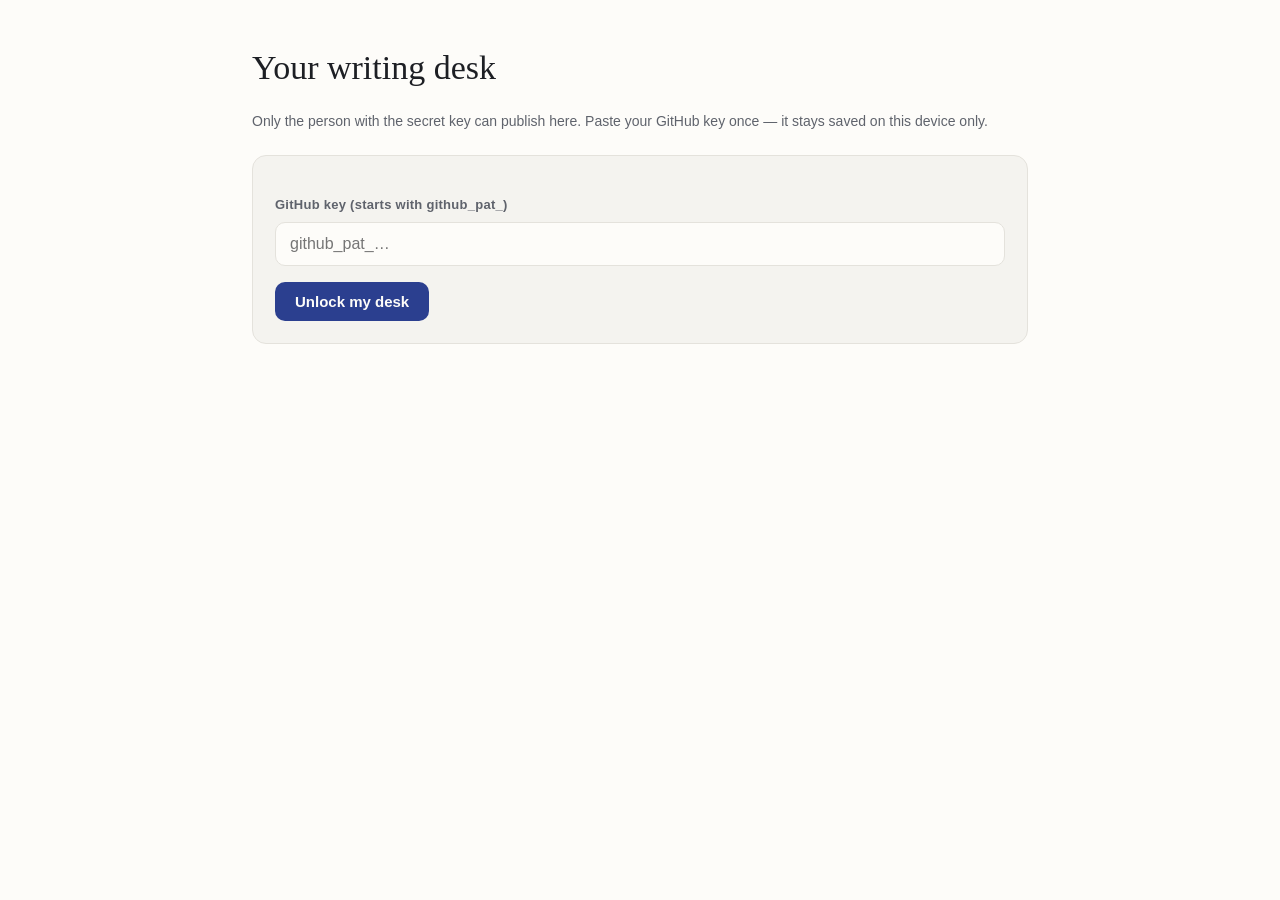
==== write.html @ e5d8a47d "Add files via upload" ====
<!DOCTYPE html>
<html lang="en">
<head>
<meta charset="utf-8">
<meta name="viewport" content="width=device-width, initial-scale=1">
<meta name="robots" content="noindex">
<title>Writing desk</title>
<link rel="stylesheet" href="style.css">
<script src="config.js"></script>
<script src="app.js"></script>
</head>
<body class="studio">
<div class="wrap">

  <!-- ============ 1. First-time setup: paste your GitHub key ============ -->
  <section id="vSetup" class="hidden">
    <h1>Your writing desk</h1>
    <p class="hint">Only the person with the secret key can publish here. Paste your GitHub key once — it stays saved on this device only.</p>
    <div class="card">
      <label class="f" for="tok">GitHub key (starts with github_pat_)</label>
      <input class="t" id="tok" type="password" autocomplete="off" placeholder="github_pat_…">
      <div class="status" id="setupMsg"></div>
      <div class="row" style="margin-top:16px"><button class="btn accent" id="saveTok">Unlock my desk</button></div>
    </div>
  </section>

  <!-- ============ 2. Home: your pieces ============ -->
  <section id="vHome" class="hidden">
    <h1>Your writing desk</h1>
    <div class="row" style="justify-content:space-between">
      <p class="hint" style="margin:0">Write, then publish. New pieces appear on your site in about a minute.</p>
      <div class="row">
        <a class="btn ghost small" href="index.html" target="_blank">View my site</a>
        <button class="btn ghost small" id="lock">Lock this device</button>
      </div>
    </div>
    <div class="row" style="margin-top:22px"><button class="btn accent" id="newBtn">＋ New piece</button></div>

    <div class="card" id="draftCard">
      <strong>Drafts</strong> <span class="hint">— saved on this device, not public</span>
      <ul class="pieces" id="drafts"></ul>
    </div>
    <div class="card">
      <strong>Published</strong>
      <ul class="pieces" id="published"><li class="hint">Loading…</li></ul>
    </div>
    <div class="status" id="homeMsg"></div>
  </section>

  <!-- ============ 3. Editor ============ -->
  <section id="vEdit" class="hidden">
    <div class="row" style="justify-content:space-between;margin-top:24px">
      <button class="btn ghost small" id="back">← Back to my desk</button>
      <span class="hint" id="saved"></span>
    </div>

    <label class="f" for="eTitle">Title</label>
    <input class="t big" id="eTitle" placeholder="Title of your piece">

    <label class="f" for="eSub">Subtitle (optional)</label>
    <input class="t" id="eSub" placeholder="A short line under the title">

    <label class="f" for="eType">Kind</label>
    <select class="t" id="eType" style="max-width:260px">
      <option value="story">Story</option>
      <option value="longread">Long read</option>
      <option value="essay">Essay</option>
      <option value="note">Note</option>
    </select>

    <label class="f" for="eBody">Your text</label>
    <div class="toolbar" id="tools">
      <button data-a="b"><b>B</b></button>
      <button data-a="i"><i>I</i></button>
      <button data-a="h">Heading</button>
      <button data-a="q">“ Quote</button>
      <button data-a="hr">⁂ Scene break</button>
      <button data-a="prev" id="prevBtn">Preview</button>
    </div>
    <textarea class="t write" id="eBody" placeholder="Start writing… Leave an empty line between paragraphs."></textarea>
    <div class="preview hidden" id="ePrev"><div class="body"></div></div>
    <p class="hint" id="count"></p>

    <div class="status" id="editMsg"></div>
    <div class="row" style="margin:18px 0 60px">
      <button class="btn accent" id="pubBtn">Publish</button>
      <button class="btn ghost" id="delDraft">Delete draft</button>
    </div>
  </section>
</div>

<script>
(function () {
  const { S, render, words, excerpt, minutes, niceDate, KIND, esc } = App;
  const G = S.github;
  const API = "https://api.github.com/repos/" + G.owner + "/" + G.repo;
  const $ = id => document.getElementById(id);
  const TOK = "nb_token", DR = "nb_drafts";

  // ---------- small storage helpers ----------
  function lsGet(k, d) { try { const v = localStorage.getItem(k); return v == null ? d : JSON.parse(v); } catch (e) { return d; } }
  function lsSet(k, v) { try { localStorage.setItem(k, JSON.stringify(v)); } catch (e) {} }
  const token = () => lsGet(TOK, "");
  const drafts = () => lsGet(DR, {});
  function saveDraft(d) { const all = drafts(); all[d.id] = d; lsSet(DR, all); }
  function dropDraft(id) { const all = drafts(); delete all[id]; lsSet(DR, all); }

  function show(v) { ["vSetup", "vHome", "vEdit"].forEach(x => $(x).classList.toggle("hidden", x !== v)); scrollTo(0, 0); }
  function msg(el, text, ok) { el.textContent = text; el.className = "status show" + (ok ? " ok" : ""); }
  function clearMsg(el) { el.className = "status"; }

  // ---------- GitHub ----------
  function b64e(str) {
    const bytes = new TextEncoder().encode(str); let bin = "";
    for (let i = 0; i < bytes.length; i += 0x8000) bin += String.fromCharCode.apply(null, bytes.subarray(i, i + 0x8000));
    return btoa(bin);
  }
  function b64d(b) {
    const bin = atob(String(b).replace(/\s/g, ""));
    return new TextDecoder().decode(Uint8Array.from(bin, c => c.charCodeAt(0)));
  }
  async function gh(path, opts) {
    opts = opts || {};
    const r = await fetch(API + path, {
      method: opts.method || "GET",
      cache: "no-store",
      headers: {
        "Authorization": "Bearer " + token(),
        "Accept": "application/vnd.github+json",
        "X-GitHub-Api-Version": "2022-11-28",
        ...(opts.body ? { "Content-Type": "application/json" } : {})
      },
      body: opts.body ? JSON.stringify(opts.body) : undefined
    });
    return r;
  }
  function explain(r) {
    if (r.status === 401) return "GitHub did not accept your key. It may have expired — make a new one and unlock again.";
    if (r.status === 403) return "Your key is not allowed to write here. Check it has “Contents: Read and write” for the " + G.repo + " repository.";
    if (r.status === 404) return "GitHub could not find the repository “" + G.owner + "/" + G.repo + "”. Check the names in config.js.";
    if (r.status === 409) return "GitHub was busy saving. Please tap Publish again.";
    return "GitHub said: error " + r.status + ". Please try again.";
  }
  async function getFile(path) {
    const r = await gh("/contents/" + path + "?ref=" + encodeURIComponent(G.branch));
    if (r.status === 404) return null;
    if (!r.ok) throw new Error(explain(r));
    const j = await r.json();
    return { sha: j.sha, text: b64d(j.content || "") };
  }
  async function putFile(path, text, sha, message) {
    const body = { message, content: b64e(text), branch: G.branch };
    if (sha) body.sha = sha;
    const r = await gh("/contents/" + path, { method: "PUT", body });
    if (!r.ok) throw new Error(explain(r));
  }
  async function delFile(path, sha, message) {
    const r = await gh("/contents/" + path, { method: "DELETE", body: { message, sha, branch: G.branch } });
    if (!r.ok && r.status !== 404) throw new Error(explain(r));
  }
  async function readIndex() {
    const f = await getFile("posts/index.json");
    return { sha: f && f.sha, list: f ? JSON.parse(f.text || "[]") : [] };
  }

  const CYR = { а:"a",б:"b",в:"v",г:"g",д:"d",е:"e",ё:"yo",ж:"zh",з:"z",и:"i",й:"y",к:"k",л:"l",м:"m",н:"n",о:"o",п:"p",р:"r",с:"s",т:"t",у:"u",ф:"f",х:"kh",ц:"ts",ч:"ch",ш:"sh",щ:"sch",ъ:"",ы:"y",ь:"",э:"e",ю:"yu",я:"ya",ў:"o",қ:"q",ғ:"g",ҳ:"h" };
  function makeSlug(title, list) {
    let s = String(title).toLowerCase().split("").map(c => CYR[c] != null ? CYR[c] : c).join("")
      .normalize("NFD").replace(/[̀-ͯ]/g, "")
      .replace(/[^a-z0-9]+/g, "-").replace(/^-+|-+$/g, "").slice(0, 60).replace(/-+$/, "");
    if (!s) { const d = new Date(); s = "piece-" + d.toISOString().slice(0, 10); }
    let out = s, n = 2;
    while (list.some(p => p.slug === out)) out = s + "-" + n++;
    return out;
  }

  // ---------- setup ----------
  $("saveTok").onclick = async () => {
    const v = $("tok").value.trim();
    if (!v) return msg($("setupMsg"), "Please paste your key first.");
    lsSet(TOK, v);
    $("saveTok").disabled = true; msg($("setupMsg"), "Checking with GitHub…", true);
    try {
      const r = await gh("");
      if (!r.ok) { lsSet(TOK, ""); msg($("setupMsg"), explain(r)); return; }
      $("tok").value = ""; clearMsg($("setupMsg")); openHome();
    } catch (e) { lsSet(TOK, ""); msg($("setupMsg"), "Could not reach GitHub. Check your internet connection."); }
    finally { $("saveTok").disabled = false; }
  };
  $("lock").onclick = () => { localStorage.removeItem(TOK); show("vSetup"); };

  // ---------- home ----------
  let published = [];
  function drawDrafts() {
    const all = Object.values(drafts()).sort((a, b) => b.updated - a.updated);
    $("draftCard").classList.toggle("hidden", !all.length);
    $("drafts").innerHTML = all.map(d =>
      '<li><div><div class="pt">' + esc(d.title || "Untitled") + (d.slug ? '<span class="tag-draft">editing published</span>' : "") + "</div>" +
      '<div class="pm">' + words(d.body) + " words · last saved " + new Date(d.updated).toLocaleString("en-GB") + "</div></div>" +
      '<button class="btn small" data-open="' + esc(d.id) + '">Open</button></li>').join("");
  }
  async function openHome() {
    show("vHome"); drawDrafts(); clearMsg($("homeMsg"));
    $("published").innerHTML = '<li class="hint">Loading…</li>';
    try {
      published = (await readIndex()).list.sort((a, b) => String(b.date).localeCompare(String(a.date)));
      $("published").innerHTML = published.length ? published.map(p =>
        '<li><div><div class="pt">' + esc(p.title) + "</div>" +
        '<div class="pm">' + esc(KIND[p.type] || "Story") + " · " + esc(niceDate(p.date)) + " · " + minutes(p.words || 0) + " min read</div></div>" +
        '<div class="row"><a class="btn ghost small" target="_blank" href="post.html?p=' + encodeURIComponent(p.slug) + '">View</a>' +
        '<button class="btn ghost small" data-edit="' + esc(p.slug) + '">Edit</button>' +
        '<button class="btn ghost small" data-del="' + esc(p.slug) + '">Delete</button></div></li>').join("")
        : '<li class="hint">Nothing published yet. Your first piece is waiting ✍️</li>';
    } catch (e) {
      $("published").innerHTML = ""; msg($("homeMsg"), e.message);
    }
  }
  $("newBtn").onclick = () => openEditor({ id: "d" + Date.now(), title: "", subtitle: "", type: "story", body: "", updated: Date.now() });
  $("drafts").onclick = e => { const b = e.target.closest("[data-open]"); if (b) openEditor(drafts()[b.dataset.open]); };
  $("published").onclick = async e => {
    const ed = e.target.closest("[data-edit]"), del = e.target.closest("[data-del]");
    if (ed) {
      const slug = ed.dataset.edit;
      const existing = Object.values(drafts()).find(d => d.slug === slug);
      if (existing) return openEditor(existing);
      ed.disabled = true;
      try {
        const f = await getFile("posts/" + slug + ".json");
        if (!f) throw new Error("That piece could not be found on GitHub.");
        const p = JSON.parse(f.text);
        openEditor({ id: "d" + Date.now(), slug, title: p.title, subtitle: p.subtitle || "", type: p.type, body: p.body, updated: Date.now() });
      } catch (err) { msg($("homeMsg"), err.message); ed.disabled = false; }
    }
    if (del) {
      if (del.dataset.sure !== "1") { del.dataset.sure = "1"; del.textContent = "Tap again to delete"; return; }
      del.disabled = true; del.textContent = "Deleting…";
      const slug = del.dataset.del;
      try {
        const f = await getFile("posts/" + slug + ".json");
        if (f) await delFile("posts/" + slug + ".json", f.sha, "Delete: " + slug);
        const idx = await readIndex();
        await putFile("posts/index.json", JSON.stringify(idx.list.filter(p => p.slug !== slug), null, 2), idx.sha, "Remove from list: " + slug);
        msg($("homeMsg"), "Deleted. It will disappear from your site in about a minute.", true);
        setTimeout(openHome, 900);
      } catch (err) { msg($("homeMsg"), err.message); del.disabled = false; }
    }
  };

  // ---------- editor ----------
  let cur = null, timer = null;
  function openEditor(d) {
    cur = d; show("vEdit"); clearMsg($("editMsg"));
    $("eTitle").value = d.title; $("eSub").value = d.subtitle || ""; $("eType").value = d.type || "story";
    $("eBody").value = d.body;
    $("pubBtn").textContent = d.slug ? "Update published piece" : "Publish";
    $("delDraft").textContent = d.slug ? "Discard changes" : "Delete draft";
    setPreview(false); count(); $("saved").textContent = "";
  }
  function collect() {
    cur.title = $("eTitle").value; cur.subtitle = $("eSub").value; cur.type = $("eType").value;
    cur.body = $("eBody").value; cur.updated = Date.now();
  }
  function count() { const w = words($("eBody").value); $("count").textContent = w + " words · about " + minutes(w) + " min read"; }
  function autosave() {
    clearTimeout(timer); $("saved").textContent = "…";
    timer = setTimeout(() => { collect(); saveDraft(cur); $("saved").textContent = "Saved on this device ✓"; }, 600);
    count();
  }
  ["eTitle", "eSub", "eBody"].forEach(id => $(id).addEventListener("input", autosave));
  $("eType").addEventListener("change", autosave);

  $("back").onclick = () => { clearTimeout(timer); collect(); if (cur.title || cur.body) saveDraft(cur); openHome(); };
  $("delDraft").onclick = () => {
    const b = $("delDraft");
    if (b.dataset.sure !== "1") { b.dataset.sure = "1"; b.textContent = "Tap again to confirm"; setTimeout(() => { b.dataset.sure = ""; b.textContent = cur.slug ? "Discard changes" : "Delete draft"; }, 3000); return; }
    b.dataset.sure = ""; clearTimeout(timer); dropDraft(cur.id); openHome();
  };

  function setPreview(on) {
    $("ePrev").classList.toggle("hidden", !on); $("eBody").classList.toggle("hidden", on);
    $("prevBtn").textContent = on ? "Back to writing" : "Preview";
    if (on) $("ePrev").firstElementChild.innerHTML = render($("eBody").value) || '<p class="hint">Nothing written yet.</p>';
  }
  $("tools").onclick = e => {
    const b = e.target.closest("button"); if (!b) return;
    const a = b.dataset.a, ta = $("eBody");
    if (a === "prev") return setPreview($("ePrev").classList.contains("hidden"));
    if (!$("ePrev").classList.contains("hidden")) setPreview(false);
    const s = ta.selectionStart, en = ta.selectionEnd, v = ta.value, sel = v.slice(s, en);
    let ins, caret;
    if (a === "b" || a === "i") {
      const m = a === "b" ? "**" : "*";
      ins = m + (sel || (a === "b" ? "bold text" : "italic text")) + m;
    } else if (a === "h") {
      ins = (s > 0 && v[s - 1] !== "\n" ? "\n\n" : "") + "## " + (sel || "Heading") + "\n\n";
    } else if (a === "q") {
      ins = (s > 0 && v[s - 1] !== "\n" ? "\n\n" : "") + "> " + (sel || "A quote").replace(/\n/g, "\n> ") + "\n\n";
    } else if (a === "hr") {
      ins = "\n\n***\n\n";
    }
    ta.value = v.slice(0, s) + ins + v.slice(en);
    caret = s + ins.length;
    ta.focus(); ta.setSelectionRange(caret, caret); autosave();
  };

  $("pubBtn").onclick = async () => {
    clearTimeout(timer); collect(); saveDraft(cur);
    if (!cur.title.trim()) return msg($("editMsg"), "Please give your piece a title first.");
    if (!cur.body.trim()) return msg($("editMsg"), "There is no text yet.");
    const btn = $("pubBtn"); btn.disabled = true; msg($("editMsg"), "Publishing…", true);
    try {
      const idx = await readIndex();
      const now = new Date().toISOString();
      let slug = cur.slug, date = now;
      if (slug) { const old = idx.list.find(p => p.slug === slug); if (old) date = old.date; }
      else slug = makeSlug(cur.title, idx.list);
      const post = { slug, title: cur.title.trim(), subtitle: cur.subtitle.trim(), type: cur.type, date, updated: now, body: cur.body };
      const existing = await getFile("posts/" + slug + ".json");
      await putFile("posts/" + slug + ".json", JSON.stringify(post, null, 2), existing && existing.sha, (cur.slug ? "Update: " : "Publish: ") + post.title);
      const entry = { slug, title: post.title, subtitle: post.subtitle, type: post.type, date, excerpt: excerpt(post.body), words: words(post.body) };
      const list = idx.list.filter(p => p.slug !== slug).concat(entry).sort((a, b) => String(b.date).localeCompare(String(a.date)));
      await putFile("posts/index.json", JSON.stringify(list, null, 2), idx.sha, "Update list: " + post.title);
      dropDraft(cur.id);
      cur.slug = slug;
      msg($("editMsg"), "Published! 🎉 It will appear on your site in about a minute.", true);
      setTimeout(openHome, 1800);
    } catch (e) {
      msg($("editMsg"), (e && e.message) || "Something went wrong. Your text is safe in drafts — please try again.");
    } finally { btn.disabled = false; }
  };

  // ---------- start ----------
  if (token()) openHome(); else show("vSetup");
})();
</script>
</body>
</html>
---- style.css ----
/* A writer's notebook: white paper, fountain-pen blue ink. */
:root {
  --paper: #fdfcf9; --paper-2: #f4f3ef; --ink: #1d1f24; --ink-soft: #5f636c;
  --line: #e4e2dc; --accent: #2b3f8f; --accent-soft: #e6eaf7;
  --serif: "Iowan Old Style", "Palatino Linotype", Palatino, "Book Antiqua", Georgia, serif;
  --sans: -apple-system, BlinkMacSystemFont, "Segoe UI", Roboto, "Helvetica Neue", Arial, sans-serif;
}
@media (prefers-color-scheme: dark) {
  :root:not([data-theme=light]) {
    --paper: #15171c; --paper-2: #1e2128; --ink: #e9e7e2; --ink-soft: #a3a6ae;
    --line: #33363e; --accent: #a5b6f2; --accent-soft: #262d45;
  }
}
:root[data-theme=dark] {
  --paper: #15171c; --paper-2: #1e2128; --ink: #e9e7e2; --ink-soft: #a3a6ae;
  --line: #33363e; --accent: #a5b6f2; --accent-soft: #262d45;
}
* { box-sizing: border-box; }
html { -webkit-text-size-adjust: 100%; }
body {
  margin: 0;
  background: var(--paper);
  color: var(--ink);
  font-family: var(--serif);
  font-size: 19px;
  line-height: 1.65;
}
a { color: inherit; }
.wrap { max-width: 680px; margin: 0 auto; padding: 0 22px; }

/* ---------- header ---------- */
.site-head { padding: 64px 0 28px; text-align: center; }
.site-head .title {
  font-size: clamp(34px, 7vw, 48px);
  font-weight: 400;
  letter-spacing: -0.01em;
  margin: 0;
  text-decoration: none;
  display: inline-block;
}
.site-head .tagline { font-style: italic; font-size: 19px; color: var(--accent); margin-top: 4px; }
.ornament { text-align: center; color: var(--accent); letter-spacing: 0.6em; margin: 6px 0 0; font-size: 15px; }
.about { text-align: center; color: var(--ink-soft); font-style: italic; max-width: 480px; margin: 18px auto 0; font-size: 17px; }

/* ---------- filter tabs ---------- */
.tabs { display: flex; justify-content: center; gap: 6px; margin: 34px 0 8px; font-family: var(--sans); }
.tabs button {
  border: 1px solid var(--line); background: transparent; color: var(--ink-soft);
  padding: 7px 16px; border-radius: 999px; font-size: 14px; cursor: pointer; font-family: inherit;
}
.tabs button.on { background: var(--ink); color: var(--paper); border-color: var(--ink); }

/* ---------- post list ---------- */
.list { list-style: none; padding: 0; margin: 20px 0 60px; }
.list li { border-top: 1px solid var(--line); }
.list li:last-child { border-bottom: 1px solid var(--line); }
.list a { display: block; padding: 28px 0; text-decoration: none; }
.list a:hover h2 { color: var(--accent); }
.kind { font-style: italic; font-size: 16px; color: var(--accent); }
.list h2 { font-size: 27px; font-weight: 500; line-height: 1.25; margin: 6px 0 4px; transition: color .15s; }
.list .sub { color: var(--ink-soft); font-style: italic; margin: 0 0 8px; }
.list .excerpt { margin: 8px 0 10px; color: var(--ink); opacity: .85; font-size: 17px; }
.meta { font-family: var(--sans); font-size: 13px; color: var(--ink-soft); }
.empty { text-align: center; color: var(--ink-soft); font-style: italic; padding: 60px 0; }

/* ---------- reading a post ---------- */
.progress { position: fixed; top: 0; left: 0; height: 3px; background: var(--accent); width: 0; z-index: 10; }
.topbar { display: flex; justify-content: space-between; align-items: center; padding: 22px 0; font-family: var(--sans); font-size: 14px; }
.topbar a { text-decoration: none; color: var(--ink-soft); }
.topbar button { background: none; border: 1px solid var(--line); color: var(--ink-soft); border-radius: 999px; padding: 6px 14px; font: inherit; cursor: pointer; }
.post-head { text-align: center; padding: 40px 0 30px; }
.post-head h1 { font-size: clamp(34px, 7vw, 50px); font-weight: 400; line-height: 1.15; margin: 12px 0 10px; letter-spacing: -0.01em; }
.post-head .sub { font-style: italic; color: var(--ink-soft); font-size: 21px; margin: 0 0 16px; }
.body { font-size: 20px; line-height: 1.75; }
.body p { margin: 0 0 1.15em; }
.body.drop > p:first-of-type::first-letter {
  float: left; font-size: 3.6em; line-height: 0.85; padding: 0.08em 0.1em 0 0; color: var(--accent);
}
.body h2 { font-size: 27px; font-weight: 500; margin: 1.8em 0 0.6em; line-height: 1.3; }
.body h3 { font-size: 22px; font-weight: 600; margin: 1.5em 0 0.5em; }
.body blockquote { margin: 1.5em 0; padding: 0 0 0 22px; border-left: 3px solid var(--accent); font-style: italic; color: var(--ink-soft); }
.body hr { border: 0; text-align: center; margin: 2.2em 0; }
.body hr::after { content: "⁂"; color: var(--accent); font-size: 22px; }
.body ul { padding-left: 1.2em; margin: 0 0 1.15em; }
.endmark { text-align: center; color: var(--accent); margin: 40px 0 10px; font-size: 22px; }
.post-foot { text-align: center; padding: 20px 0 80px; font-family: var(--sans); font-size: 14px; color: var(--ink-soft); }
.post-foot a { color: var(--accent); }

footer.site-foot { text-align: center; font-family: var(--sans); font-size: 13px; color: var(--ink-soft); padding: 30px 0 60px; }

/* ---------- writing studio ---------- */
.studio { font-family: var(--sans); font-size: 16px; }
.studio .wrap { max-width: 820px; }
.studio h1 { font-family: var(--serif); font-weight: 400; font-size: 34px; margin: 40px 0 4px; }
.studio .hint { color: var(--ink-soft); font-size: 14px; }
.card { background: var(--paper-2); border: 1px solid var(--line); border-radius: 14px; padding: 22px; margin: 22px 0; }
.btn {
  display: inline-block; border: 0; background: var(--ink); color: var(--paper);
  padding: 11px 20px; border-radius: 10px; font: 600 15px var(--sans); cursor: pointer; text-decoration: none;
}
.btn.accent { background: var(--accent); color: var(--paper); }
.btn.ghost { background: transparent; color: var(--ink); border: 1px solid var(--line); }
.btn.small { padding: 7px 12px; font-size: 13px; }
.btn:disabled { opacity: .5; cursor: default; }
.row { display: flex; gap: 10px; flex-wrap: wrap; align-items: center; }
label.f { display: block; font-size: 13px; font-weight: 600; color: var(--ink-soft); margin: 16px 0 6px; letter-spacing: .02em; }
input.t, select.t, textarea.t {
  width: 100%; border: 1px solid var(--line); background: var(--paper); color: var(--ink);
  border-radius: 10px; padding: 12px 14px; font: 16px var(--sans);
}
input.t.big { font: 400 28px var(--serif); }
textarea.t.write { font: 19px/1.7 var(--serif); min-height: 55vh; resize: vertical; }
.toolbar { display: flex; gap: 6px; flex-wrap: wrap; margin: 6px 0; }
.toolbar button { border: 1px solid var(--line); background: var(--paper); color: var(--ink); border-radius: 8px; padding: 6px 11px; font: 14px var(--sans); cursor: pointer; }
.pieces { list-style: none; padding: 0; margin: 0; }
.pieces li { display: flex; justify-content: space-between; align-items: center; gap: 10px; padding: 12px 0; border-top: 1px solid var(--line); }
.pieces li:first-child { border-top: 0; }
.pieces .pt { font-family: var(--serif); font-size: 19px; }
.pieces .pm { font-size: 12px; color: var(--ink-soft); }
.status { margin: 14px 0; padding: 12px 14px; border-radius: 10px; background: #fbe8e5; color: #7a2418; font-size: 14px; display: none; }
.status.show { display: block; }
.status.ok { background: var(--accent-soft); color: var(--ink); }
.preview { background: var(--paper); border: 1px solid var(--line); border-radius: 12px; padding: 10px 26px 30px; }
.tag-draft { font-size: 11px; background: var(--accent-soft); color: var(--accent); padding: 2px 8px; border-radius: 999px; margin-left: 6px; font-weight: 600; }
.hidden { display: none !important; }
@media (prefers-color-scheme: dark) { :root:not([data-theme=light]) .status:not(.ok) { background: #3b2220; color: #f3c9c2; } }
:root[data-theme=dark] .status:not(.ok) { background: #3b2220; color: #f3c9c2; }
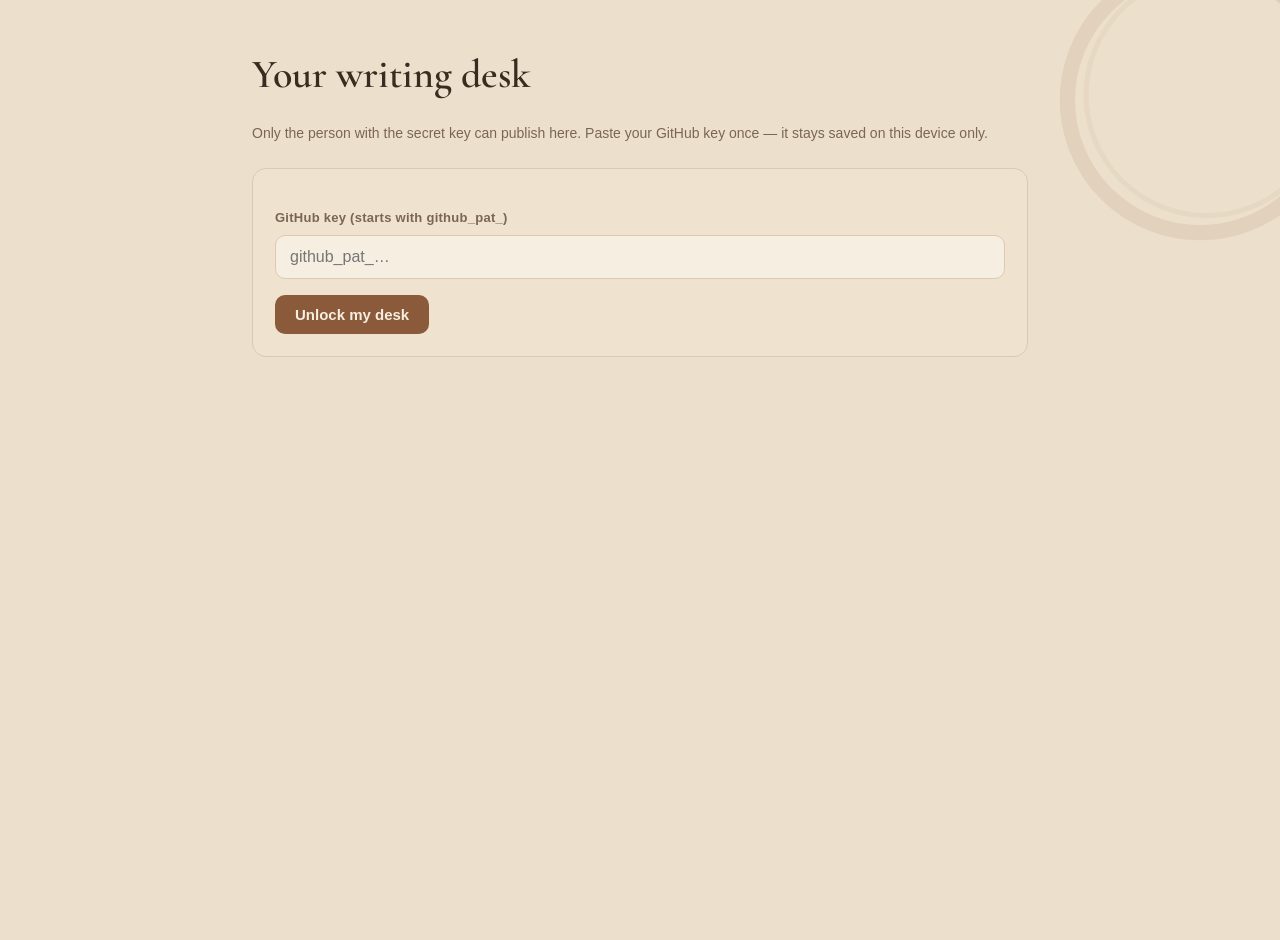
==== commit 3a6ac1d8: "Add files via upload" ====
--- a/write.html
+++ b/write.html
@@ -74,9 +74,11 @@
       <button data-a="i"><i>I</i></button>
       <button data-a="h">Heading</button>
       <button data-a="q">“ Quote</button>
-      <button data-a="hr">⁂ Scene break</button>
+      <button data-a="hr">☕ Scene break</button>
+      <button data-a="photo">📷 Add photo</button>
       <button data-a="prev" id="prevBtn">Preview</button>
     </div>
+    <input type="file" id="photoIn" accept="image/*" class="hidden">
     <textarea class="t write" id="eBody" placeholder="Start writing… Leave an empty line between paragraphs."></textarea>
     <div class="preview hidden" id="ePrev"><div class="body"></div></div>
     <p class="hint" id="count"></p>
@@ -110,8 +112,9 @@
   function clearMsg(el) { el.className = "status"; }
 
   // ---------- GitHub ----------
-  function b64e(str) {
-    const bytes = new TextEncoder().encode(str); let bin = "";
+  function b64e(str) { return b64bytes(new TextEncoder().encode(str)); }
+  function b64bytes(bytes) {
+    let bin = "";
     for (let i = 0; i < bytes.length; i += 0x8000) bin += String.fromCharCode.apply(null, bytes.subarray(i, i + 0x8000));
     return btoa(bin);
   }
@@ -152,6 +155,10 @@
     const body = { message, content: b64e(text), branch: G.branch };
     if (sha) body.sha = sha;
     const r = await gh("/contents/" + path, { method: "PUT", body });
+    if (!r.ok) throw new Error(explain(r));
+  }
+  async function putBytes(path, bytes, message) {
+    const r = await gh("/contents/" + path, { method: "PUT", body: { message, content: b64bytes(bytes), branch: G.branch } });
     if (!r.ok) throw new Error(explain(r));
   }
   async function delFile(path, sha, message) {
@@ -279,12 +286,13 @@
   function setPreview(on) {
     $("ePrev").classList.toggle("hidden", !on); $("eBody").classList.toggle("hidden", on);
     $("prevBtn").textContent = on ? "Back to writing" : "Preview";
-    if (on) $("ePrev").firstElementChild.innerHTML = render($("eBody").value) || '<p class="hint">Nothing written yet.</p>';
+    if (on) $("ePrev").firstElementChild.innerHTML = render($("eBody").value, { resolve: s => localImgs[s] || s }) || '<p class="hint">Nothing written yet.</p>';
   }
   $("tools").onclick = e => {
     const b = e.target.closest("button"); if (!b) return;
     const a = b.dataset.a, ta = $("eBody");
     if (a === "prev") return setPreview($("ePrev").classList.contains("hidden"));
+    if (a === "photo") { $("photoIn").value = ""; return $("photoIn").click(); }
     if (!$("ePrev").classList.contains("hidden")) setPreview(false);
     const s = ta.selectionStart, en = ta.selectionEnd, v = ta.value, sel = v.slice(s, en);
     let ins, caret;
@@ -303,6 +311,42 @@
     ta.focus(); ta.setSelectionRange(caret, caret); autosave();
   };
 
+  // ---------- photos ----------
+  const localImgs = {};   // photos added in this session, shown in Preview before the site updates
+  function shrink(file) {
+    return new Promise((resolve, reject) => {
+      const url = URL.createObjectURL(file), img = new Image();
+      img.onload = () => {
+        const max = 1600, k = Math.min(1, max / Math.max(img.naturalWidth, img.naturalHeight));
+        const c = document.createElement("canvas");
+        c.width = Math.round(img.naturalWidth * k); c.height = Math.round(img.naturalHeight * k);
+        const x = c.getContext("2d"); x.fillStyle = "#fff"; x.fillRect(0, 0, c.width, c.height);
+        x.drawImage(img, 0, 0, c.width, c.height); URL.revokeObjectURL(url);
+        c.toBlob(b => b ? resolve(b) : reject(new Error("x")), "image/jpeg", 0.82);
+      };
+      img.onerror = () => { URL.revokeObjectURL(url); reject(new Error("x")); };
+      img.src = url;
+    });
+  }
+  $("photoIn").addEventListener("change", async () => {
+    const file = $("photoIn").files[0]; if (!file) return;
+    const ta = $("eBody"), s = ta.selectionStart, en = ta.selectionEnd;
+    msg($("editMsg"), "Uploading your photo…", true);
+    try {
+      let blob;
+      try { blob = await shrink(file); }
+      catch (e) { throw new Error("This photo type can't be opened here. Please use a JPG or PNG photo."); }
+      const path = "images/" + Date.now().toString(36) + ".jpg";
+      await putBytes(path, new Uint8Array(await blob.arrayBuffer()), "Add photo");
+      localImgs[path] = URL.createObjectURL(blob);
+      const v = ta.value, before = v.slice(0, s);
+      const ins = (before && !before.endsWith("\n\n") ? (before.endsWith("\n") ? "\n" : "\n\n") : "") + "![](" + path + ")\n\n";
+      ta.value = before + ins + v.slice(en);
+      const caret = s + ins.length; ta.focus(); ta.setSelectionRange(caret, caret); autosave();
+      msg($("editMsg"), "Photo added ✓ To add a caption, type it between the [ ] brackets, e.g. ![My morning coffee](…). Tap Preview to see it.", true);
+    } catch (e) { msg($("editMsg"), e.message || "The photo could not be uploaded. Please try again."); }
+  });
+
   $("pubBtn").onclick = async () => {
     clearTimeout(timer); collect(); saveDraft(cur);
     if (!cur.title.trim()) return msg($("editMsg"), "Please give your piece a title first.");
@@ -317,7 +361,7 @@
       const post = { slug, title: cur.title.trim(), subtitle: cur.subtitle.trim(), type: cur.type, date, updated: now, body: cur.body };
       const existing = await getFile("posts/" + slug + ".json");
       await putFile("posts/" + slug + ".json", JSON.stringify(post, null, 2), existing && existing.sha, (cur.slug ? "Update: " : "Publish: ") + post.title);
-      const entry = { slug, title: post.title, subtitle: post.subtitle, type: post.type, date, excerpt: excerpt(post.body), words: words(post.body) };
+      const entry = { slug, title: post.title, subtitle: post.subtitle, type: post.type, date, excerpt: excerpt(post.body), words: words(post.body), cover: App.firstImage(post.body) };
       const list = idx.list.filter(p => p.slug !== slug).concat(entry).sort((a, b) => String(b.date).localeCompare(String(a.date)));
       await putFile("posts/index.json", JSON.stringify(list, null, 2), idx.sha, "Update list: " + post.title);
       dropDraft(cur.id);
--- a/style.css
+++ b/style.css
@@ -1,45 +1,60 @@
-/* A writer's notebook: white paper, fountain-pen blue ink. */
+@import url("https://fonts.googleapis.com/css2?family=Cormorant+Garamond:ital,wght@0,500;0,600;1,500&family=Lora:ital,wght@0,400;0,500;1,400&display=swap");
+/* Coffee-house notebook: beige paper, espresso ink, caramel details. */
 :root {
-  --paper: #fdfcf9; --paper-2: #f4f3ef; --ink: #1d1f24; --ink-soft: #5f636c;
-  --line: #e4e2dc; --accent: #2b3f8f; --accent-soft: #e6eaf7;
-  --serif: "Iowan Old Style", "Palatino Linotype", Palatino, "Book Antiqua", Georgia, serif;
+  --bg: #ece0cc; --paper: #f6eee1; --paper-2: #efe3d0; --ink: #3a2a20; --ink-soft: #7b6553;
+  --line: #dccab0; --accent: #8a5a3b; --accent-soft: #ead9c2; --steam: #c19a72;
+  --serif: "Lora", "Iowan Old Style", Palatino, Georgia, serif;
+  --display: "Cormorant Garamond", "Iowan Old Style", Palatino, Georgia, serif;
   --sans: -apple-system, BlinkMacSystemFont, "Segoe UI", Roboto, "Helvetica Neue", Arial, sans-serif;
+  --cup: url("data:image/svg+xml,<svg xmlns='http://www.w3.org/2000/svg' viewBox='0 0 120 110' fill='none' stroke='%237a4e33' stroke-width='3' stroke-linecap='round' stroke-linejoin='round'><path d='M44 30c-6-7 6-12 0-20M60 30c-6-7 6-12 0-20M76 30c-6-7 6-12 0-20' stroke='%23c19a72'/><path d='M24 42h68v22c0 19-15 32-34 32S24 83 24 64z' fill='%23f3e6d2'/><path d='M92 50h7a11 11 0 0 1 0 22h-9'/><path d='M14 102h88'/></svg>");
+  --ring: url("data:image/svg+xml,<svg xmlns='http://www.w3.org/2000/svg' viewBox='0 0 200 200'><circle cx='100' cy='100' r='78' fill='none' stroke='%238a5a3b' stroke-opacity='.10' stroke-width='9'/><circle cx='104' cy='97' r='71' fill='none' stroke='%238a5a3b' stroke-opacity='.06' stroke-width='3'/></svg>");
 }
 @media (prefers-color-scheme: dark) {
   :root:not([data-theme=light]) {
-    --paper: #15171c; --paper-2: #1e2128; --ink: #e9e7e2; --ink-soft: #a3a6ae;
-    --line: #33363e; --accent: #a5b6f2; --accent-soft: #262d45;
+    --bg: #1d1511; --paper: #261c17; --paper-2: #2e231d; --ink: #f0e4d3; --ink-soft: #bba48c;
+    --line: #47372c; --accent: #d9a77c; --accent-soft: #3a2b22;
   }
 }
 :root[data-theme=dark] {
-  --paper: #15171c; --paper-2: #1e2128; --ink: #e9e7e2; --ink-soft: #a3a6ae;
-  --line: #33363e; --accent: #a5b6f2; --accent-soft: #262d45;
+  --bg: #1d1511; --paper: #261c17; --paper-2: #2e231d; --ink: #f0e4d3; --ink-soft: #bba48c;
+  --line: #47372c; --accent: #d9a77c; --accent-soft: #3a2b22;
 }
 * { box-sizing: border-box; }
 html { -webkit-text-size-adjust: 100%; }
 body {
   margin: 0;
-  background: var(--paper);
+  background: var(--bg) var(--ring) no-repeat right -90px top -70px / 340px;
   color: var(--ink);
   font-family: var(--serif);
-  font-size: 19px;
-  line-height: 1.65;
+  font-size: 18px;
+  line-height: 1.7;
+  min-height: 100vh;
+}
+body:not(.studio) > .wrap {
+  background: var(--paper);
+  min-height: 100vh;
+  box-shadow: 0 0 0 1px var(--line), 0 20px 60px -30px rgba(58, 42, 32, .35);
+  padding: 0 clamp(22px, 5vw, 56px);
+  max-width: 760px;
 }
 a { color: inherit; }
 .wrap { max-width: 680px; margin: 0 auto; padding: 0 22px; }
 
 /* ---------- header ---------- */
-.site-head { padding: 64px 0 28px; text-align: center; }
+.site-head { padding: 46px 0 28px; text-align: center; }
+.site-head::before { content: ""; display: block; width: 74px; height: 68px; margin: 0 auto 14px; background: var(--cup) center / contain no-repeat; }
 .site-head .title {
-  font-size: clamp(34px, 7vw, 48px);
-  font-weight: 400;
+  font-family: var(--display);
+  font-size: clamp(40px, 8vw, 58px);
+  font-weight: 600;
+  line-height: 1.05;
   letter-spacing: -0.01em;
   margin: 0;
   text-decoration: none;
   display: inline-block;
 }
 .site-head .tagline { font-style: italic; font-size: 19px; color: var(--accent); margin-top: 4px; }
-.ornament { text-align: center; color: var(--accent); letter-spacing: 0.6em; margin: 6px 0 0; font-size: 15px; }
+.ornament { text-align: center; color: var(--steam); margin: 10px 0 0; font-size: 18px; }
 .about { text-align: center; color: var(--ink-soft); font-style: italic; max-width: 480px; margin: 18px auto 0; font-size: 17px; }
 
 /* ---------- filter tabs ---------- */
@@ -52,12 +67,12 @@
 
 /* ---------- post list ---------- */
 .list { list-style: none; padding: 0; margin: 20px 0 60px; }
-.list li { border-top: 1px solid var(--line); }
-.list li:last-child { border-bottom: 1px solid var(--line); }
+.list li { border-top: 1px dashed var(--line); }
+.list li:last-child { border-bottom: 1px dashed var(--line); }
 .list a { display: block; padding: 28px 0; text-decoration: none; }
 .list a:hover h2 { color: var(--accent); }
 .kind { font-style: italic; font-size: 16px; color: var(--accent); }
-.list h2 { font-size: 27px; font-weight: 500; line-height: 1.25; margin: 6px 0 4px; transition: color .15s; }
+.list h2 { font-family: var(--display); font-size: 31px; font-weight: 600; line-height: 1.25; margin: 6px 0 4px; transition: color .15s; }
 .list .sub { color: var(--ink-soft); font-style: italic; margin: 0 0 8px; }
 .list .excerpt { margin: 8px 0 10px; color: var(--ink); opacity: .85; font-size: 17px; }
 .meta { font-family: var(--sans); font-size: 13px; color: var(--ink-soft); }
@@ -69,21 +84,21 @@
 .topbar a { text-decoration: none; color: var(--ink-soft); }
 .topbar button { background: none; border: 1px solid var(--line); color: var(--ink-soft); border-radius: 999px; padding: 6px 14px; font: inherit; cursor: pointer; }
 .post-head { text-align: center; padding: 40px 0 30px; }
-.post-head h1 { font-size: clamp(34px, 7vw, 50px); font-weight: 400; line-height: 1.15; margin: 12px 0 10px; letter-spacing: -0.01em; }
+.post-head h1 { font-family: var(--display); font-size: clamp(38px, 8vw, 56px); font-weight: 600; line-height: 1.15; margin: 12px 0 10px; letter-spacing: -0.01em; }
 .post-head .sub { font-style: italic; color: var(--ink-soft); font-size: 21px; margin: 0 0 16px; }
-.body { font-size: 20px; line-height: 1.75; }
+.body { font-size: 19px; line-height: 1.8; }
 .body p { margin: 0 0 1.15em; }
 .body.drop > p:first-of-type::first-letter {
-  float: left; font-size: 3.6em; line-height: 0.85; padding: 0.08em 0.1em 0 0; color: var(--accent);
+  float: left; font-family: var(--display); font-weight: 600; font-size: 4em; line-height: 0.8; padding: 0.08em 0.1em 0 0; color: var(--accent);
 }
-.body h2 { font-size: 27px; font-weight: 500; margin: 1.8em 0 0.6em; line-height: 1.3; }
+.body h2 { font-family: var(--display); font-size: 30px; font-weight: 600; margin: 1.8em 0 0.6em; line-height: 1.3; }
 .body h3 { font-size: 22px; font-weight: 600; margin: 1.5em 0 0.5em; }
 .body blockquote { margin: 1.5em 0; padding: 0 0 0 22px; border-left: 3px solid var(--accent); font-style: italic; color: var(--ink-soft); }
 .body hr { border: 0; text-align: center; margin: 2.2em 0; }
-.body hr::after { content: "⁂"; color: var(--accent); font-size: 22px; }
+.body hr::after { content: "☕"; font-size: 20px; filter: sepia(.6); opacity: .8; }
 .body ul { padding-left: 1.2em; margin: 0 0 1.15em; }
 .endmark { text-align: center; color: var(--accent); margin: 40px 0 10px; font-size: 22px; }
-.post-foot { text-align: center; padding: 20px 0 80px; font-family: var(--sans); font-size: 14px; color: var(--ink-soft); }
+.post-foot { text-align: center; padding: 20px 0 60px; font-family: var(--sans); font-size: 14px; color: var(--ink-soft); }
 .post-foot a { color: var(--accent); }
 
 footer.site-foot { text-align: center; font-family: var(--sans); font-size: 13px; color: var(--ink-soft); padding: 30px 0 60px; }
@@ -91,7 +106,7 @@
 /* ---------- writing studio ---------- */
 .studio { font-family: var(--sans); font-size: 16px; }
 .studio .wrap { max-width: 820px; }
-.studio h1 { font-family: var(--serif); font-weight: 400; font-size: 34px; margin: 40px 0 4px; }
+.studio h1 { font-family: var(--display); font-weight: 600; font-size: 40px; margin: 40px 0 4px; }
 .studio .hint { color: var(--ink-soft); font-size: 14px; }
 .card { background: var(--paper-2); border: 1px solid var(--line); border-radius: 14px; padding: 22px; margin: 22px 0; }
 .btn {
@@ -108,14 +123,14 @@
   width: 100%; border: 1px solid var(--line); background: var(--paper); color: var(--ink);
   border-radius: 10px; padding: 12px 14px; font: 16px var(--sans);
 }
-input.t.big { font: 400 28px var(--serif); }
-textarea.t.write { font: 19px/1.7 var(--serif); min-height: 55vh; resize: vertical; }
+input.t.big { font: 600 30px var(--display); }
+textarea.t.write { font: 18px/1.75 var(--serif); min-height: 55vh; resize: vertical; }
 .toolbar { display: flex; gap: 6px; flex-wrap: wrap; margin: 6px 0; }
 .toolbar button { border: 1px solid var(--line); background: var(--paper); color: var(--ink); border-radius: 8px; padding: 6px 11px; font: 14px var(--sans); cursor: pointer; }
 .pieces { list-style: none; padding: 0; margin: 0; }
 .pieces li { display: flex; justify-content: space-between; align-items: center; gap: 10px; padding: 12px 0; border-top: 1px solid var(--line); }
 .pieces li:first-child { border-top: 0; }
-.pieces .pt { font-family: var(--serif); font-size: 19px; }
+.pieces .pt { font-family: var(--display); font-size: 22px; font-weight: 600; }
 .pieces .pm { font-size: 12px; color: var(--ink-soft); }
 .status { margin: 14px 0; padding: 12px 14px; border-radius: 10px; background: #fbe8e5; color: #7a2418; font-size: 14px; display: none; }
 .status.show { display: block; }
